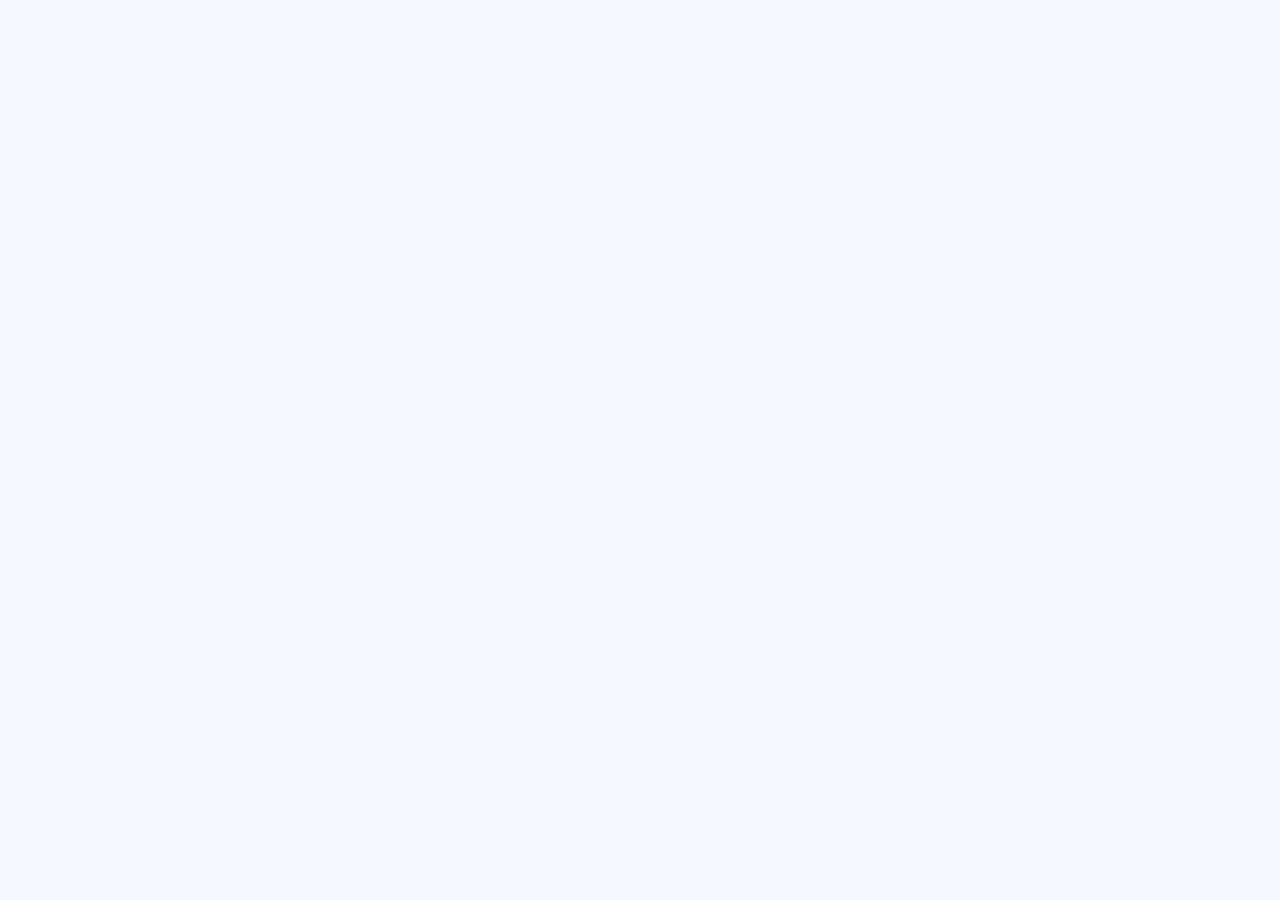
==== index.html @ ff12ab4e "Initial commit: Add static site files for Cloudflare Pages" ====
<!doctype html>
<html lang="en">
<head>
  <meta charset="utf-8" />
  <meta name="viewport" content="width=device-width, initial-scale=1" />
  <title>S3 Portal</title>
  <meta name="description" content="S3 Portal is a self-hosted S3 file manager for teams." />
  <link rel="icon" href="/assets/logo.svg" type="image/svg+xml" />
  <link rel="stylesheet" href="/assets/style.css" />
</head>
<body>
  <!-- ...existing code from your website/index.html... -->
</body>
</html>
---- assets/style.css ----
:root {
  color-scheme: dark;
  --bg: #07080f;
  --bg-elev: #0f1220;
  --bg-soft: #14182b;
  --border: #252b45;
  --text: #e8ebff;
  --muted: #aab0d2;
  --accent: #7c5cff;
  --accent-soft: #2b2350;
  --success: #61d39b;
  --warn: #f5ca73;
  --radius: 12px;
  --shadow: 0 18px 35px rgba(0, 0, 0, 0.35);
}

@media (prefers-color-scheme: light) {
  :root {
    color-scheme: light;
    --bg: #f6f8ff;
    --bg-elev: #ffffff;
    --bg-soft: #eef2ff;
    --border: #d8def6;
    --text: #1f2440;
    --muted: #58618b;
    --accent: #5a35f5;
    --accent-soft: #e8e0ff;
    --success: #1a9b66;
    --warn: #9a6a00;
    --shadow: 0 10px 24px rgba(44, 53, 102, 0.14);
  }
}

* {
  box-sizing: border-box;
}

html,
body {
  margin: 0;
  padding: 0;
  background: var(--bg);
  color: var(--text);
  font-family: "Inter", "Segoe UI", Helvetica, Arial, sans-serif;
  line-height: 1.6;
}

a {
  color: var(--accent);
  text-decoration: none;
}

a:hover {
  text-decoration: underline;
}

img {
  max-width: 100%;
}
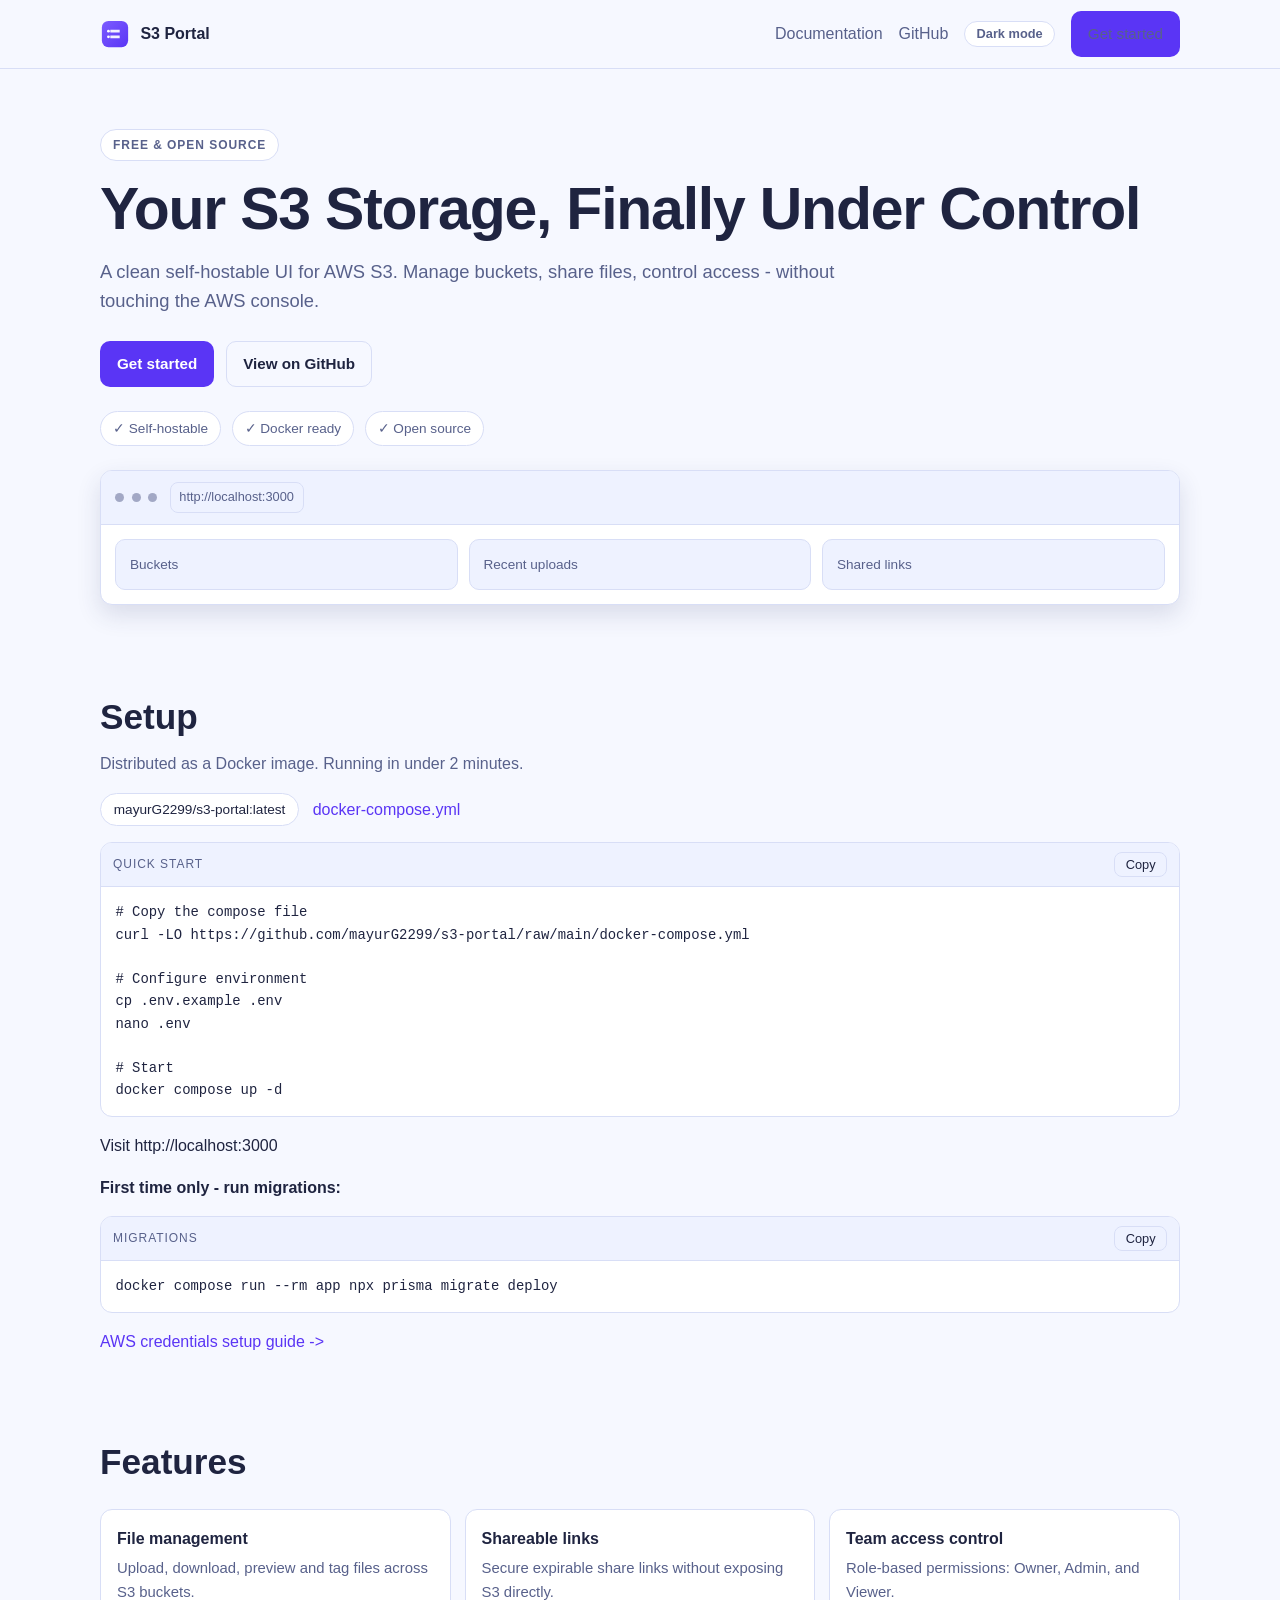
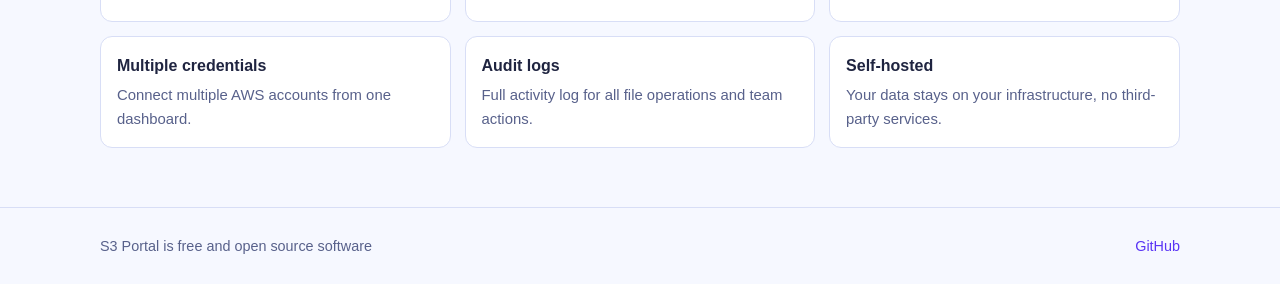
==== commit 289ed16f: "feat: restore full static pages and add standalone light/dark theme toggle" ====
--- a/index.html
+++ b/index.html
@@ -5,10 +5,198 @@
   <meta name="viewport" content="width=device-width, initial-scale=1" />
   <title>S3 Portal</title>
   <meta name="description" content="S3 Portal is a self-hosted S3 file manager for teams." />
+  <script>
+    (function () {
+      try {
+        var savedTheme = localStorage.getItem('theme');
+        if (savedTheme === 'dark' || savedTheme === 'light') {
+          document.documentElement.setAttribute('data-theme', savedTheme);
+        }
+      } catch (e) {
+        // Ignore storage access issues.
+      }
+    })();
+  </script>
   <link rel="icon" href="/assets/logo.svg" type="image/svg+xml" />
   <link rel="stylesheet" href="/assets/style.css" />
 </head>
 <body>
-  <!-- ...existing code from your website/index.html... -->
+  <nav class="site-nav">
+    <div class="container inner">
+      <a class="brand" href="/">
+        <img class="brand-logo" src="/assets/logo.svg" alt="S3 Portal logo" />
+        <span>S3 Portal</span>
+      </a>
+      <div class="nav-links">
+        <a href="/documentation">Documentation</a>
+        <a href="https://github.com/mayurG2299/s3-portal" target="_blank" rel="noreferrer">GitHub</a>
+        <button class="theme-toggle" type="button" data-theme-toggle>Light mode</button>
+        <a class="btn btn-primary" href="#setup">Get started</a>
+      </div>
+    </div>
+  </nav>
+
+  <main class="container">
+    <section class="hero">
+      <span class="badge">Free & Open Source</span>
+      <h1>Your S3 Storage, Finally Under Control</h1>
+      <p class="lead">A clean self-hostable UI for AWS S3. Manage buckets, share files, control access - without touching the AWS console.</p>
+      <div class="hero-cta">
+        <a class="btn btn-primary" href="#setup">Get started</a>
+        <a class="btn btn-secondary" href="https://github.com/mayurG2299/s3-portal" target="_blank" rel="noreferrer">View on GitHub</a>
+      </div>
+      <div class="pills">
+        <span class="pill">✓ Self-hostable</span>
+        <span class="pill">✓ Docker ready</span>
+        <span class="pill">✓ Open source</span>
+      </div>
+
+      <section class="card mockup" aria-label="Browser mockup">
+        <div class="mockup-bar">
+          <span class="dot"></span>
+          <span class="dot"></span>
+          <span class="dot"></span>
+          <span class="url">http://localhost:3000</span>
+        </div>
+        <div class="mockup-grid">
+          <div class="panel">Buckets</div>
+          <div class="panel">Recent uploads</div>
+          <div class="panel">Shared links</div>
+        </div>
+      </section>
+    </section>
+
+    <section id="setup" class="section">
+      <h2>Setup</h2>
+      <p class="section-subtitle">Distributed as a Docker image. Running in under 2 minutes.</p>
+      <div class="meta-row">
+        <span class="image-pill">mayurG2299/s3-portal:latest</span>
+        <a href="https://github.com/mayurG2299/s3-portal/raw/main/docker-compose.yml" target="_blank" rel="noreferrer">docker-compose.yml</a>
+      </div>
+
+      <section class="code-card">
+        <div class="code-header">
+          <p class="code-title">Quick Start</p>
+          <button class="copy-btn" data-copy-target="quick-start">Copy</button>
+        </div>
+        <pre id="quick-start"><code># Copy the compose file
+curl -LO https://github.com/mayurG2299/s3-portal/raw/main/docker-compose.yml
+
+# Configure environment
+cp .env.example .env
+nano .env
+
+# Start
+docker compose up -d</code></pre>
+      </section>
+
+      <p>Visit http://localhost:3000</p>
+      <p><strong>First time only - run migrations:</strong></p>
+
+      <section class="code-card">
+        <div class="code-header">
+          <p class="code-title">Migrations</p>
+          <button class="copy-btn" data-copy-target="migrations">Copy</button>
+        </div>
+        <pre id="migrations"><code>docker compose run --rm app npx prisma migrate deploy</code></pre>
+      </section>
+
+      <p><a href="/documentation/aws-setup">AWS credentials setup guide -&gt;</a></p>
+    </section>
+
+    <section id="features" class="section">
+      <h2>Features</h2>
+      <div class="features">
+        <article class="feature">
+          <h3>File management</h3>
+          <p>Upload, download, preview and tag files across S3 buckets.</p>
+        </article>
+        <article class="feature">
+          <h3>Shareable links</h3>
+          <p>Secure expirable share links without exposing S3 directly.</p>
+        </article>
+        <article class="feature">
+          <h3>Team access control</h3>
+          <p>Role-based permissions: Owner, Admin, and Viewer.</p>
+        </article>
+        <article class="feature">
+          <h3>Multiple credentials</h3>
+          <p>Connect multiple AWS accounts from one dashboard.</p>
+        </article>
+        <article class="feature">
+          <h3>Audit logs</h3>
+          <p>Full activity log for all file operations and team actions.</p>
+        </article>
+        <article class="feature">
+          <h3>Self-hosted</h3>
+          <p>Your data stays on your infrastructure, no third-party services.</p>
+        </article>
+      </div>
+    </section>
+  </main>
+
+  <footer class="footer">
+    <div class="container inner">
+      <p>S3 Portal is free and open source software</p>
+      <a href="https://github.com/mayurG2299/s3-portal" target="_blank" rel="noreferrer">GitHub</a>
+    </div>
+  </footer>
+
+  <script>
+    (function () {
+      var root = document.documentElement;
+      var toggle = document.querySelector('[data-theme-toggle]');
+      if (!toggle) return;
+
+      function setTheme(theme, persist) {
+        root.setAttribute('data-theme', theme);
+        toggle.textContent = theme === 'dark' ? 'Light mode' : 'Dark mode';
+        toggle.setAttribute('aria-label', 'Switch to ' + (theme === 'dark' ? 'light' : 'dark') + ' mode');
+        if (persist) {
+          try {
+            localStorage.setItem('theme', theme);
+          } catch (e) {
+            // Ignore storage access issues.
+          }
+        }
+      }
+
+      var currentTheme = root.getAttribute('data-theme');
+      if (currentTheme !== 'dark' && currentTheme !== 'light') {
+        currentTheme = window.matchMedia('(prefers-color-scheme: light)').matches ? 'light' : 'dark';
+      }
+
+      setTheme(currentTheme, false);
+      toggle.addEventListener('click', function () {
+        var activeTheme = root.getAttribute('data-theme') === 'dark' ? 'light' : 'dark';
+        setTheme(activeTheme, true);
+      });
+    })();
+
+    document.querySelectorAll('.copy-btn').forEach(function (button) {
+      button.addEventListener('click', function () {
+        var targetId = button.getAttribute('data-copy-target');
+        var target = document.getElementById(targetId);
+        if (!target) return;
+        navigator.clipboard.writeText(target.innerText).then(function () {
+          var original = button.textContent;
+          button.textContent = 'Copied';
+          setTimeout(function () { button.textContent = original; }, 1400);
+        });
+      });
+    });
+
+    document.querySelectorAll('a[href^="#"]').forEach(function (anchor) {
+      anchor.addEventListener('click', function (event) {
+        var id = anchor.getAttribute('href');
+        if (!id || id.length < 2) return;
+        var element = document.querySelector(id);
+        if (!element) return;
+        event.preventDefault();
+        element.scrollIntoView({ behavior: 'smooth', block: 'start' });
+        history.replaceState(null, '', id);
+      });
+    });
+  </script>
 </body>
-</html>+</html>
--- a/assets/style.css
+++ b/assets/style.css
@@ -31,6 +31,36 @@
   }
 }
 
+:root[data-theme="dark"] {
+  color-scheme: dark;
+  --bg: #07080f;
+  --bg-elev: #0f1220;
+  --bg-soft: #14182b;
+  --border: #252b45;
+  --text: #e8ebff;
+  --muted: #aab0d2;
+  --accent: #7c5cff;
+  --accent-soft: #2b2350;
+  --success: #61d39b;
+  --warn: #f5ca73;
+  --shadow: 0 18px 35px rgba(0, 0, 0, 0.35);
+}
+
+:root[data-theme="light"] {
+  color-scheme: light;
+  --bg: #f6f8ff;
+  --bg-elev: #ffffff;
+  --bg-soft: #eef2ff;
+  --border: #d8def6;
+  --text: #1f2440;
+  --muted: #58618b;
+  --accent: #5a35f5;
+  --accent-soft: #e8e0ff;
+  --success: #1a9b66;
+  --warn: #9a6a00;
+  --shadow: 0 10px 24px rgba(44, 53, 102, 0.14);
+}
+
 * {
   box-sizing: border-box;
 }
@@ -57,3 +87,562 @@
 img {
   max-width: 100%;
 }
+
+code,
+pre {
+  font-family: "JetBrains Mono", "SFMono-Regular", Menlo, Monaco, Consolas, monospace;
+}
+
+.container {
+  width: min(1080px, calc(100% - 2rem));
+  margin-inline: auto;
+}
+
+.site-nav {
+  position: sticky;
+  top: 0;
+  z-index: 50;
+  border-bottom: 1px solid var(--border);
+  background: color-mix(in srgb, var(--bg) 92%, transparent);
+  backdrop-filter: blur(10px);
+}
+
+.site-nav .inner {
+  min-height: 68px;
+  display: flex;
+  align-items: center;
+  justify-content: space-between;
+  gap: 1rem;
+}
+
+.brand {
+  display: inline-flex;
+  align-items: center;
+  gap: 0.65rem;
+  color: var(--text);
+  font-weight: 700;
+}
+
+.brand-logo {
+  width: 30px;
+  height: 30px;
+}
+
+.nav-links {
+  display: inline-flex;
+  align-items: center;
+  gap: 1rem;
+}
+
+.nav-links a {
+  color: var(--muted);
+  font-weight: 500;
+}
+
+.nav-links a:hover,
+.nav-links a.active {
+  color: var(--text);
+  text-decoration: none;
+}
+
+.theme-toggle {
+  border: 1px solid var(--border);
+  background: var(--bg-elev);
+  color: var(--muted);
+  border-radius: 999px;
+  padding: 0.35rem 0.7rem;
+  font-size: 0.8rem;
+  font-weight: 600;
+  line-height: 1;
+  cursor: pointer;
+}
+
+.theme-toggle:hover {
+  color: var(--text);
+  background: var(--bg-soft);
+}
+
+.theme-toggle:focus-visible {
+  outline: 2px solid var(--accent);
+  outline-offset: 2px;
+}
+
+.btn {
+  display: inline-flex;
+  align-items: center;
+  justify-content: center;
+  gap: 0.4rem;
+  border-radius: 10px;
+  border: 1px solid transparent;
+  padding: 0.6rem 1rem;
+  font-size: 0.95rem;
+  font-weight: 600;
+  cursor: pointer;
+  transition: all 0.2s ease;
+}
+
+.btn-primary {
+  background: var(--accent);
+  color: #fff;
+}
+
+.btn-primary:hover {
+  opacity: 0.92;
+  text-decoration: none;
+}
+
+.btn-secondary {
+  background: transparent;
+  color: var(--text);
+  border-color: var(--border);
+}
+
+.btn-secondary:hover {
+  background: var(--bg-soft);
+  text-decoration: none;
+}
+
+.hero {
+  padding: 3.75rem 0 2rem;
+}
+
+.badge {
+  display: inline-flex;
+  align-items: center;
+  border: 1px solid var(--border);
+  border-radius: 999px;
+  background: var(--bg-elev);
+  padding: 0.35rem 0.75rem;
+  font-size: 0.75rem;
+  letter-spacing: 0.08em;
+  text-transform: uppercase;
+  color: var(--muted);
+  font-weight: 700;
+}
+
+h1 {
+  margin: 1rem 0 0;
+  font-size: clamp(2rem, 4.6vw, 3.7rem);
+  line-height: 1.08;
+  letter-spacing: -0.02em;
+}
+
+.lead {
+  margin-top: 1rem;
+  color: var(--muted);
+  font-size: clamp(1rem, 1.7vw, 1.15rem);
+  max-width: 760px;
+}
+
+.hero-cta {
+  margin-top: 1.6rem;
+  display: flex;
+  flex-wrap: wrap;
+  gap: 0.75rem;
+}
+
+.pills {
+  margin-top: 1.5rem;
+  display: flex;
+  flex-wrap: wrap;
+  gap: 0.65rem;
+}
+
+.pill {
+  border-radius: 999px;
+  border: 1px solid var(--border);
+  background: var(--bg-elev);
+  padding: 0.35rem 0.75rem;
+  color: var(--muted);
+  font-size: 0.85rem;
+}
+
+.card {
+  border: 1px solid var(--border);
+  border-radius: var(--radius);
+  background: var(--bg-elev);
+  box-shadow: var(--shadow);
+}
+
+.mockup {
+  margin-top: 1.5rem;
+  overflow: hidden;
+}
+
+.mockup-bar {
+  display: flex;
+  align-items: center;
+  gap: 0.45rem;
+  padding: 0.7rem 0.9rem;
+  border-bottom: 1px solid var(--border);
+  background: var(--bg-soft);
+}
+
+.dot {
+  width: 9px;
+  height: 9px;
+  border-radius: 50%;
+  background: color-mix(in srgb, var(--muted) 50%, transparent);
+}
+
+.url {
+  margin-left: 0.35rem;
+  border: 1px solid var(--border);
+  border-radius: 8px;
+  padding: 0.25rem 0.55rem;
+  color: var(--muted);
+  font-size: 0.8rem;
+}
+
+.mockup-grid {
+  display: grid;
+  grid-template-columns: repeat(3, minmax(0, 1fr));
+  gap: 0.7rem;
+  padding: 0.9rem;
+}
+
+.panel {
+  border: 1px solid var(--border);
+  border-radius: 10px;
+  background: var(--bg-soft);
+  padding: 0.85rem;
+  color: var(--muted);
+  font-size: 0.85rem;
+}
+
+.section {
+  padding: 3.25rem 0 0.7rem;
+}
+
+.section h2 {
+  margin: 0;
+  font-size: clamp(1.5rem, 3.2vw, 2.2rem);
+}
+
+.section-subtitle {
+  color: var(--muted);
+  margin-top: 0.35rem;
+}
+
+.meta-row {
+  display: flex;
+  flex-wrap: wrap;
+  align-items: center;
+  gap: 0.85rem;
+  margin-top: 1rem;
+}
+
+.image-pill {
+  border: 1px solid var(--border);
+  border-radius: 999px;
+  background: var(--bg-elev);
+  padding: 0.3rem 0.8rem;
+  font-size: 0.85rem;
+}
+
+.code-card {
+  margin-top: 1rem;
+  border: 1px solid var(--border);
+  border-radius: var(--radius);
+  overflow: hidden;
+  background: var(--bg-elev);
+}
+
+.code-header {
+  display: flex;
+  align-items: center;
+  justify-content: space-between;
+  border-bottom: 1px solid var(--border);
+  background: var(--bg-soft);
+  padding: 0.55rem 0.75rem;
+}
+
+.code-title {
+  margin: 0;
+  font-size: 0.75rem;
+  text-transform: uppercase;
+  letter-spacing: 0.08em;
+  color: var(--muted);
+}
+
+.copy-btn {
+  border: 1px solid var(--border);
+  border-radius: 8px;
+  background: transparent;
+  color: var(--text);
+  padding: 0.25rem 0.65rem;
+  font-size: 0.8rem;
+  cursor: pointer;
+}
+
+.copy-btn:hover {
+  background: var(--bg-soft);
+}
+
+.code-card pre {
+  margin: 0;
+  padding: 0.9rem;
+  overflow-x: auto;
+  font-size: 0.87rem;
+}
+
+.features {
+  display: grid;
+  grid-template-columns: repeat(3, minmax(0, 1fr));
+  gap: 0.85rem;
+  margin-top: 1.2rem;
+}
+
+.feature {
+  border: 1px solid var(--border);
+  border-radius: var(--radius);
+  background: var(--bg-elev);
+  padding: 1rem;
+}
+
+.feature h3 {
+  margin: 0;
+  font-size: 1rem;
+}
+
+.feature p {
+  margin: 0.35rem 0 0;
+  color: var(--muted);
+  font-size: 0.93rem;
+}
+
+.docs-grid {
+  display: grid;
+  grid-template-columns: repeat(2, minmax(0, 1fr));
+  gap: 1rem;
+  margin-top: 1rem;
+}
+
+.docs-card {
+  border: 1px solid var(--border);
+  border-radius: var(--radius);
+  background: var(--bg-elev);
+  padding: 1rem;
+  color: var(--text);
+}
+
+.docs-card p {
+  margin: 0.45rem 0 0;
+  color: var(--muted);
+}
+
+.layout-doc {
+  display: grid;
+  grid-template-columns: 220px minmax(0, 1fr) 240px;
+  gap: 1.2rem;
+  align-items: start;
+  padding-top: 1.2rem;
+}
+
+.sidebar {
+  position: sticky;
+  top: 84px;
+  border: 1px solid var(--border);
+  border-radius: var(--radius);
+  background: var(--bg-elev);
+  padding: 0.8rem;
+}
+
+.sidebar h4 {
+  margin: 0.4rem 0;
+  color: var(--muted);
+  font-size: 0.75rem;
+  letter-spacing: 0.08em;
+  text-transform: uppercase;
+}
+
+.sidebar a {
+  display: block;
+  border-radius: 9px;
+  color: var(--muted);
+  padding: 0.4rem 0.55rem;
+  font-size: 0.92rem;
+}
+
+.sidebar a.active,
+.sidebar a:hover {
+  color: var(--text);
+  text-decoration: none;
+  background: var(--bg-soft);
+}
+
+.mobile-submodules {
+  display: none;
+}
+
+.mobile-submodules summary {
+  cursor: pointer;
+  list-style: none;
+  font-weight: 700;
+  border: 1px solid var(--border);
+  border-radius: 10px;
+  background: var(--bg-elev);
+  padding: 0.7rem 0.85rem;
+}
+
+.mobile-submodules summary::-webkit-details-marker {
+  display: none;
+}
+
+.mobile-submodules nav {
+  margin-top: 0.55rem;
+  border: 1px solid var(--border);
+  border-radius: 10px;
+  background: var(--bg-elev);
+  padding: 0.5rem;
+}
+
+.mobile-submodules nav a {
+  display: block;
+  border-radius: 8px;
+  color: var(--muted);
+  padding: 0.45rem 0.55rem;
+  font-size: 0.92rem;
+}
+
+.mobile-submodules nav a:hover {
+  color: var(--text);
+  text-decoration: none;
+  background: var(--bg-soft);
+}
+
+.doc-main h1 {
+  margin-top: 0;
+  font-size: clamp(1.9rem, 4.2vw, 2.8rem);
+}
+
+.step {
+  border-left: 1px solid var(--border);
+  padding: 0 0 1.6rem 1.1rem;
+  margin-left: 0.3rem;
+}
+
+.step h2 {
+  font-size: 1.35rem;
+  margin: 0;
+}
+
+.step ol {
+  margin: 0.5rem 0 0;
+  padding-left: 1rem;
+}
+
+.step li {
+  margin-bottom: 0.45rem;
+}
+
+.callout {
+  border: 1px solid var(--border);
+  border-radius: 10px;
+  padding: 0.75rem 0.9rem;
+  margin-top: 0.7rem;
+  color: var(--muted);
+}
+
+.callout.tip {
+  background: color-mix(in srgb, var(--accent-soft) 60%, transparent);
+}
+
+.callout.warn {
+  background: color-mix(in srgb, var(--warn) 20%, transparent);
+}
+
+.table-wrap {
+  overflow-x: auto;
+  border: 1px solid var(--border);
+  border-radius: 10px;
+  margin-top: 0.8rem;
+}
+
+table {
+  width: 100%;
+  border-collapse: collapse;
+  min-width: 560px;
+}
+
+th,
+td {
+  padding: 0.6rem 0.7rem;
+  border-bottom: 1px solid var(--border);
+  text-align: left;
+  font-size: 0.92rem;
+}
+
+th {
+  font-size: 0.76rem;
+  color: var(--muted);
+  text-transform: uppercase;
+  letter-spacing: 0.07em;
+  background: var(--bg-soft);
+}
+
+tbody tr:last-child td {
+  border-bottom: 0;
+}
+
+.footer {
+  margin-top: 3rem;
+  border-top: 1px solid var(--border);
+}
+
+.footer .inner {
+  min-height: 76px;
+  display: flex;
+  align-items: center;
+  justify-content: space-between;
+  gap: 0.8rem;
+  color: var(--muted);
+  font-size: 0.9rem;
+}
+
+.moved-note {
+  margin-top: 1rem;
+  border: 1px dashed var(--border);
+  border-radius: 12px;
+  padding: 0.8rem;
+  color: var(--muted);
+}
+
+@media (max-width: 980px) {
+  .layout-doc {
+    grid-template-columns: 1fr;
+  }
+
+  .sidebar {
+    position: static;
+  }
+
+  .sidebar-submodules {
+    display: none;
+  }
+
+  .mobile-submodules {
+    display: block;
+    margin: 1rem 0;
+  }
+}
+
+@media (max-width: 760px) {
+  .nav-links {
+    gap: 0.65rem;
+  }
+
+  .theme-toggle {
+    flex-shrink: 0;
+  }
+
+  .features,
+  .docs-grid,
+  .mockup-grid {
+    grid-template-columns: 1fr;
+  }
+
+  .hero {
+    padding-top: 2.3rem;
+  }
+}
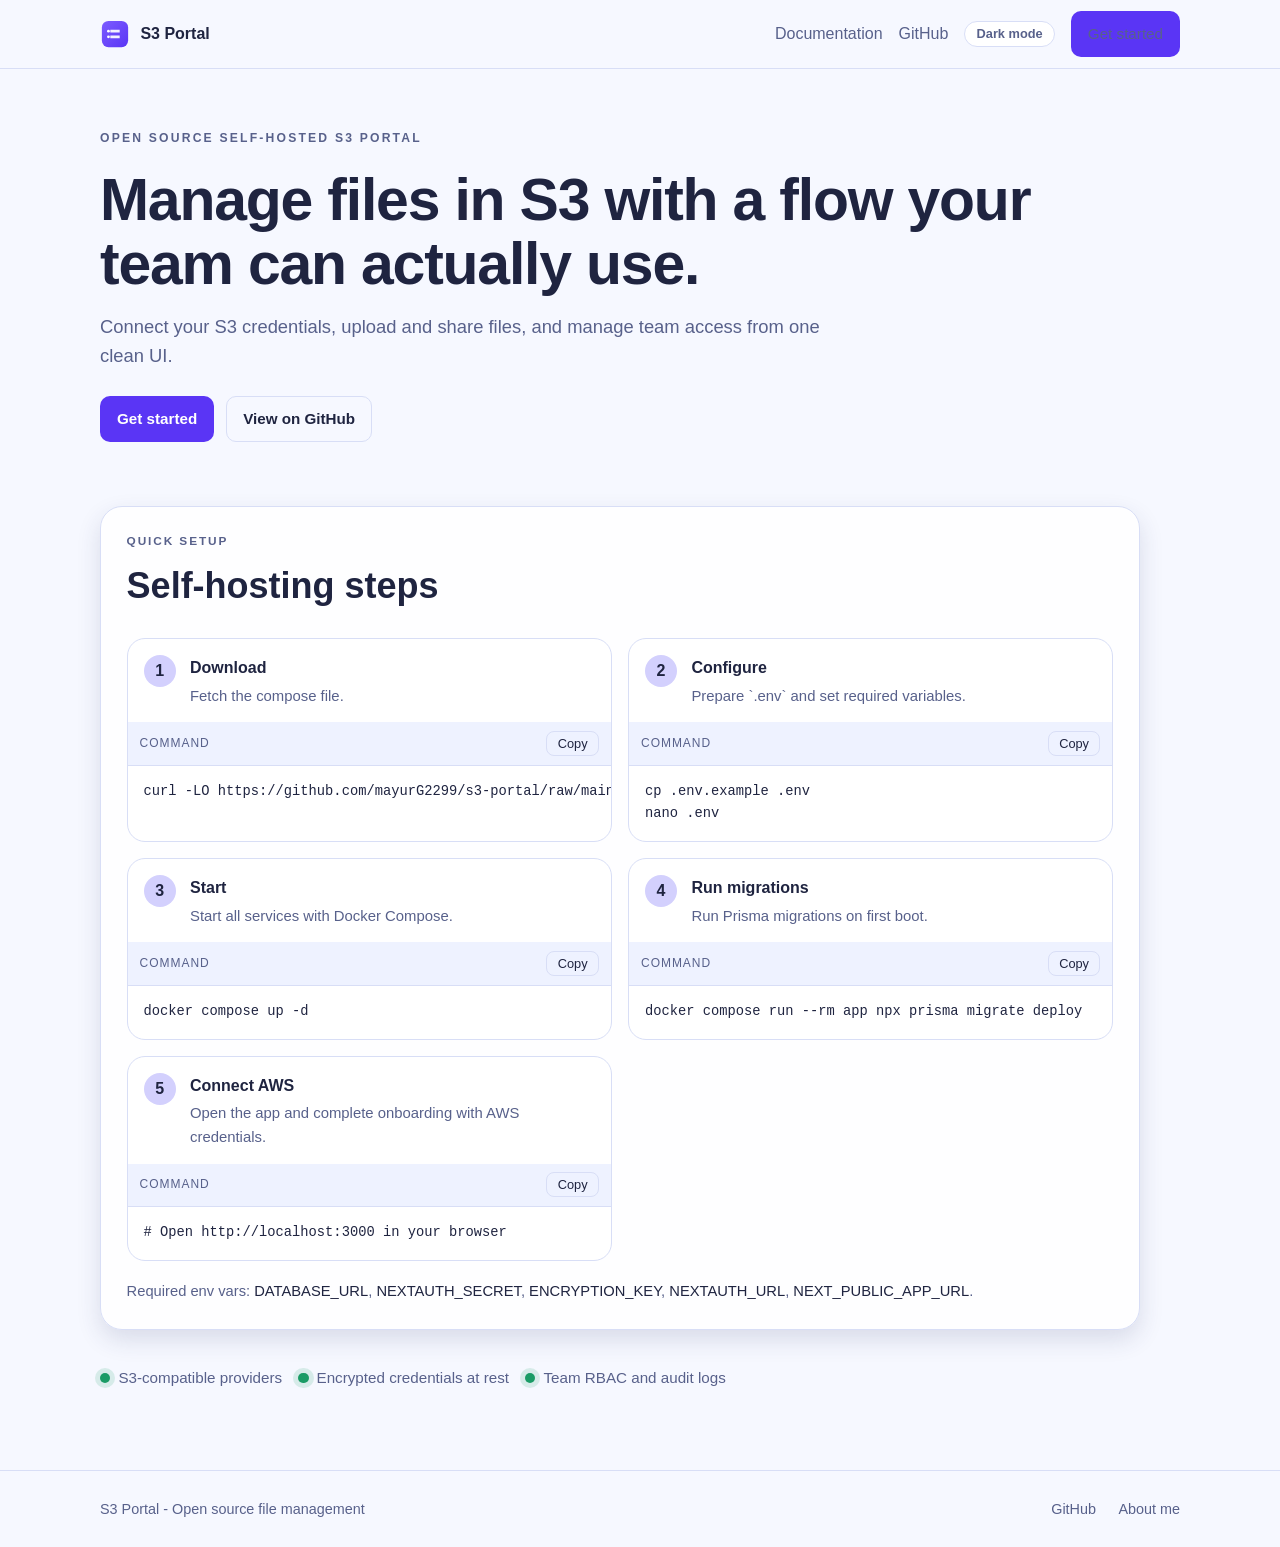
==== commit 620f21fd: "fix: restore standalone marketing landing page" ====
--- a/index.html
+++ b/index.html
@@ -37,108 +37,118 @@
   </nav>
 
   <main class="container">
-    <section class="hero">
-      <span class="badge">Free & Open Source</span>
-      <h1>Your S3 Storage, Finally Under Control</h1>
-      <p class="lead">A clean self-hostable UI for AWS S3. Manage buckets, share files, control access - without touching the AWS console.</p>
+    <section class="hero hero-marketing">
+      <p class="hero-kicker">Open source self-hosted S3 portal</p>
+      <h1>Manage files in S3 with a flow your team can actually use.</h1>
+      <p class="lead">Connect your S3 credentials, upload and share files, and manage team access from one clean UI.</p>
+
       <div class="hero-cta">
         <a class="btn btn-primary" href="#setup">Get started</a>
         <a class="btn btn-secondary" href="https://github.com/mayurG2299/s3-portal" target="_blank" rel="noreferrer">View on GitHub</a>
       </div>
-      <div class="pills">
-        <span class="pill">✓ Self-hostable</span>
-        <span class="pill">✓ Docker ready</span>
-        <span class="pill">✓ Open source</span>
-      </div>
-
-      <section class="card mockup" aria-label="Browser mockup">
-        <div class="mockup-bar">
-          <span class="dot"></span>
-          <span class="dot"></span>
-          <span class="dot"></span>
-          <span class="url">http://localhost:3000</span>
+
+      <section id="setup" class="setup-shell">
+        <p class="setup-kicker">Quick setup</p>
+        <h2>Self-hosting steps</h2>
+
+        <div class="setup-grid">
+          <article class="setup-card">
+            <div class="setup-card-header">
+              <span class="setup-step">1</span>
+              <div>
+                <h3>Download</h3>
+                <p>Fetch the compose file.</p>
+              </div>
+            </div>
+            <div class="code-header">
+              <p class="code-title">Command</p>
+              <button class="copy-btn" data-copy-target="setup-download">Copy</button>
+            </div>
+            <pre id="setup-download"><code>curl -LO https://github.com/mayurG2299/s3-portal/raw/main/docker-compose.yml</code></pre>
+          </article>
+
+          <article class="setup-card">
+            <div class="setup-card-header">
+              <span class="setup-step">2</span>
+              <div>
+                <h3>Configure</h3>
+                <p>Prepare `.env` and set required variables.</p>
+              </div>
+            </div>
+            <div class="code-header">
+              <p class="code-title">Command</p>
+              <button class="copy-btn" data-copy-target="setup-configure">Copy</button>
+            </div>
+            <pre id="setup-configure"><code>cp .env.example .env
+nano .env</code></pre>
+          </article>
+
+          <article class="setup-card">
+            <div class="setup-card-header">
+              <span class="setup-step">3</span>
+              <div>
+                <h3>Start</h3>
+                <p>Start all services with Docker Compose.</p>
+              </div>
+            </div>
+            <div class="code-header">
+              <p class="code-title">Command</p>
+              <button class="copy-btn" data-copy-target="setup-start">Copy</button>
+            </div>
+            <pre id="setup-start"><code>docker compose up -d</code></pre>
+          </article>
+
+          <article class="setup-card">
+            <div class="setup-card-header">
+              <span class="setup-step">4</span>
+              <div>
+                <h3>Run migrations</h3>
+                <p>Run Prisma migrations on first boot.</p>
+              </div>
+            </div>
+            <div class="code-header">
+              <p class="code-title">Command</p>
+              <button class="copy-btn" data-copy-target="setup-migrate">Copy</button>
+            </div>
+            <pre id="setup-migrate"><code>docker compose run --rm app npx prisma migrate deploy</code></pre>
+          </article>
+
+          <article class="setup-card">
+            <div class="setup-card-header">
+              <span class="setup-step">5</span>
+              <div>
+                <h3>Connect AWS</h3>
+                <p>Open the app and complete onboarding with AWS credentials.</p>
+              </div>
+            </div>
+            <div class="code-header">
+              <p class="code-title">Command</p>
+              <button class="copy-btn" data-copy-target="setup-connect">Copy</button>
+            </div>
+            <pre id="setup-connect"><code># Open http://localhost:3000 in your browser</code></pre>
+          </article>
         </div>
-        <div class="mockup-grid">
-          <div class="panel">Buckets</div>
-          <div class="panel">Recent uploads</div>
-          <div class="panel">Shared links</div>
-        </div>
+
+        <p class="env-note">
+          Required env vars: <span>DATABASE_URL</span>, <span>NEXTAUTH_SECRET</span>, <span>ENCRYPTION_KEY</span>, <span>NEXTAUTH_URL</span>, <span>NEXT_PUBLIC_APP_URL</span>.
+        </p>
       </section>
-    </section>
-
-    <section id="setup" class="section">
-      <h2>Setup</h2>
-      <p class="section-subtitle">Distributed as a Docker image. Running in under 2 minutes.</p>
-      <div class="meta-row">
-        <span class="image-pill">mayurG2299/s3-portal:latest</span>
-        <a href="https://github.com/mayurG2299/s3-portal/raw/main/docker-compose.yml" target="_blank" rel="noreferrer">docker-compose.yml</a>
-      </div>
-
-      <section class="code-card">
-        <div class="code-header">
-          <p class="code-title">Quick Start</p>
-          <button class="copy-btn" data-copy-target="quick-start">Copy</button>
-        </div>
-        <pre id="quick-start"><code># Copy the compose file
-curl -LO https://github.com/mayurG2299/s3-portal/raw/main/docker-compose.yml
-
-# Configure environment
-cp .env.example .env
-nano .env
-
-# Start
-docker compose up -d</code></pre>
-      </section>
-
-      <p>Visit http://localhost:3000</p>
-      <p><strong>First time only - run migrations:</strong></p>
-
-      <section class="code-card">
-        <div class="code-header">
-          <p class="code-title">Migrations</p>
-          <button class="copy-btn" data-copy-target="migrations">Copy</button>
-        </div>
-        <pre id="migrations"><code>docker compose run --rm app npx prisma migrate deploy</code></pre>
-      </section>
-
-      <p><a href="/documentation/aws-setup">AWS credentials setup guide -&gt;</a></p>
-    </section>
-
-    <section id="features" class="section">
-      <h2>Features</h2>
-      <div class="features">
-        <article class="feature">
-          <h3>File management</h3>
-          <p>Upload, download, preview and tag files across S3 buckets.</p>
-        </article>
-        <article class="feature">
-          <h3>Shareable links</h3>
-          <p>Secure expirable share links without exposing S3 directly.</p>
-        </article>
-        <article class="feature">
-          <h3>Team access control</h3>
-          <p>Role-based permissions: Owner, Admin, and Viewer.</p>
-        </article>
-        <article class="feature">
-          <h3>Multiple credentials</h3>
-          <p>Connect multiple AWS accounts from one dashboard.</p>
-        </article>
-        <article class="feature">
-          <h3>Audit logs</h3>
-          <p>Full activity log for all file operations and team actions.</p>
-        </article>
-        <article class="feature">
-          <h3>Self-hosted</h3>
-          <p>Your data stays on your infrastructure, no third-party services.</p>
-        </article>
+
+      <div class="trust-row" aria-label="Product highlights">
+        <div class="trust-item">S3-compatible providers</div>
+        <div class="trust-item">Encrypted credentials at rest</div>
+        <div class="trust-item">Team RBAC and audit logs</div>
       </div>
     </section>
   </main>
 
   <footer class="footer">
     <div class="container inner">
-      <p>S3 Portal is free and open source software</p>
-      <a href="https://github.com/mayurG2299/s3-portal" target="_blank" rel="noreferrer">GitHub</a>
+      <p>S3 Portal - Open source file management</p>
+      <div class="footer-links">
+        <a href="https://github.com/mayurG2299/s3-portal" target="_blank" rel="noreferrer">GitHub</a>
+        <a href="https://mayur.ghaadi.in" target="_blank" rel="noreferrer">About me</a>
+      </div>
     </div>
   </footer>
 
--- a/assets/style.css
+++ b/assets/style.css
@@ -206,6 +206,19 @@
   padding: 3.75rem 0 2rem;
 }
 
+.hero-marketing {
+  max-width: 1040px;
+}
+
+.hero-kicker {
+  margin: 0 0 1.25rem;
+  font-size: 0.76rem;
+  letter-spacing: 0.18em;
+  text-transform: uppercase;
+  color: var(--muted);
+  font-weight: 700;
+}
+
 .badge {
   display: inline-flex;
   align-items: center;
@@ -239,6 +252,115 @@
   display: flex;
   flex-wrap: wrap;
   gap: 0.75rem;
+}
+
+.setup-shell {
+  margin-top: 4rem;
+  border: 1px solid var(--border);
+  border-radius: 22px;
+  background: color-mix(in srgb, var(--bg-elev) 85%, transparent);
+  padding: 1.6rem;
+  box-shadow: var(--shadow);
+}
+
+.setup-kicker {
+  margin: 0;
+  font-size: 0.74rem;
+  letter-spacing: 0.16em;
+  text-transform: uppercase;
+  color: var(--muted);
+  font-weight: 700;
+}
+
+.setup-shell h2 {
+  margin: 0.35rem 0 0;
+  font-size: clamp(1.7rem, 3vw, 2.25rem);
+}
+
+.setup-grid {
+  display: grid;
+  grid-template-columns: repeat(2, minmax(0, 1fr));
+  gap: 1rem;
+  margin-top: 1.5rem;
+}
+
+.setup-card {
+  border: 1px solid var(--border);
+  border-radius: 18px;
+  background: var(--bg-elev);
+  overflow: hidden;
+}
+
+.setup-card-header {
+  display: flex;
+  gap: 0.9rem;
+  align-items: flex-start;
+  padding: 1rem 1rem 0.85rem;
+}
+
+.setup-card-header h3 {
+  margin: 0;
+  font-size: 1rem;
+}
+
+.setup-card-header p {
+  margin: 0.25rem 0 0;
+  color: var(--muted);
+  font-size: 0.93rem;
+}
+
+.setup-step {
+  display: inline-flex;
+  align-items: center;
+  justify-content: center;
+  width: 2rem;
+  height: 2rem;
+  border-radius: 999px;
+  background: color-mix(in srgb, var(--accent) 18%, var(--bg-soft));
+  color: var(--text);
+  font-weight: 700;
+  flex-shrink: 0;
+}
+
+.setup-card pre {
+  margin: 0;
+  padding: 0.95rem 1rem 1rem;
+  overflow-x: auto;
+  font-size: 0.86rem;
+}
+
+.env-note {
+  margin: 1.15rem 0 0;
+  color: var(--muted);
+  font-size: 0.92rem;
+}
+
+.env-note span {
+  color: var(--text);
+}
+
+.trust-row {
+  display: flex;
+  flex-wrap: wrap;
+  gap: 1rem;
+  margin-top: 2.25rem;
+}
+
+.trust-item {
+  display: inline-flex;
+  align-items: center;
+  gap: 0.5rem;
+  color: var(--muted);
+  font-size: 0.95rem;
+}
+
+.trust-item::before {
+  content: "";
+  width: 0.65rem;
+  height: 0.65rem;
+  border-radius: 999px;
+  background: var(--success);
+  box-shadow: 0 0 0 5px color-mix(in srgb, var(--success) 14%, transparent);
 }
 
 .pills {
@@ -600,6 +722,21 @@
   font-size: 0.9rem;
 }
 
+.footer-links {
+  display: inline-flex;
+  align-items: center;
+  gap: 1.4rem;
+}
+
+.footer-links a {
+  color: var(--muted);
+}
+
+.footer-links a:hover {
+  color: var(--text);
+  text-decoration: none;
+}
+
 .moved-note {
   margin-top: 1rem;
   border: 1px dashed var(--border);
@@ -632,6 +769,10 @@
     gap: 0.65rem;
   }
 
+  .setup-grid {
+    grid-template-columns: 1fr;
+  }
+
   .theme-toggle {
     flex-shrink: 0;
   }
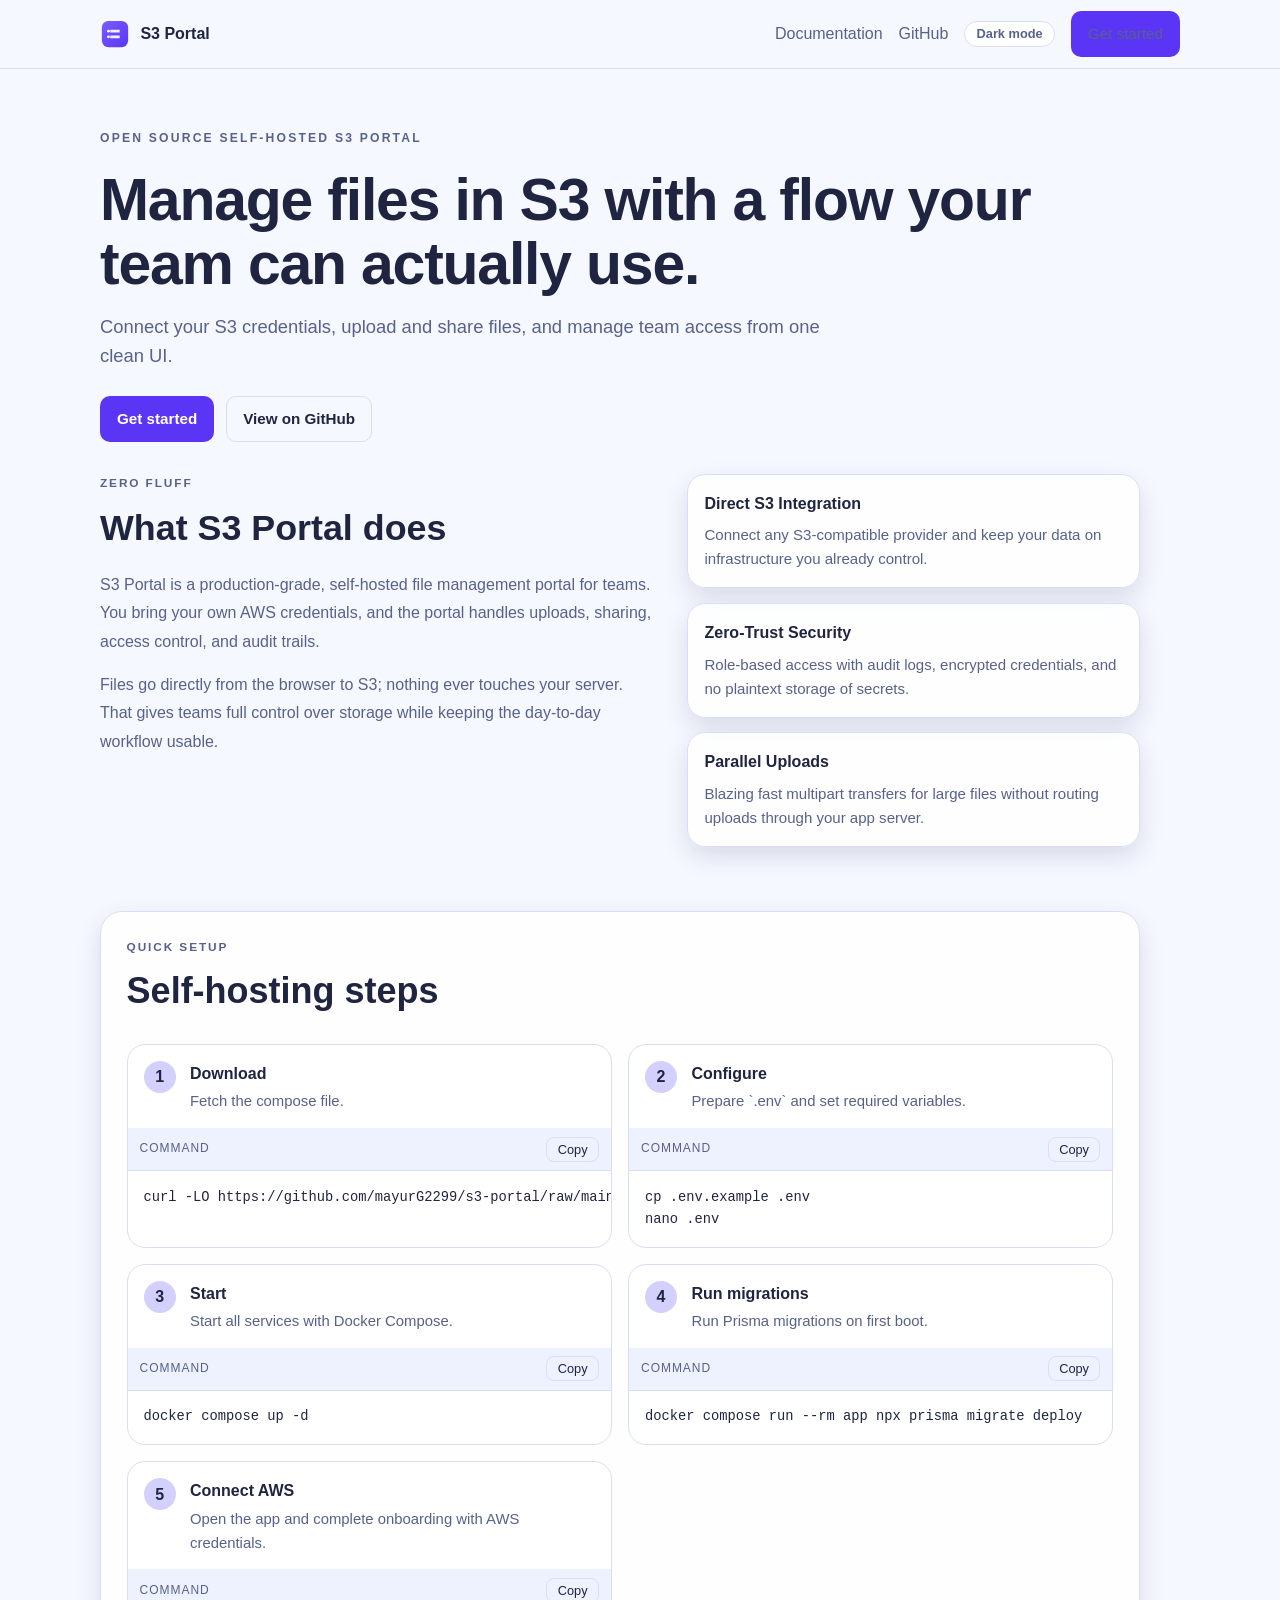
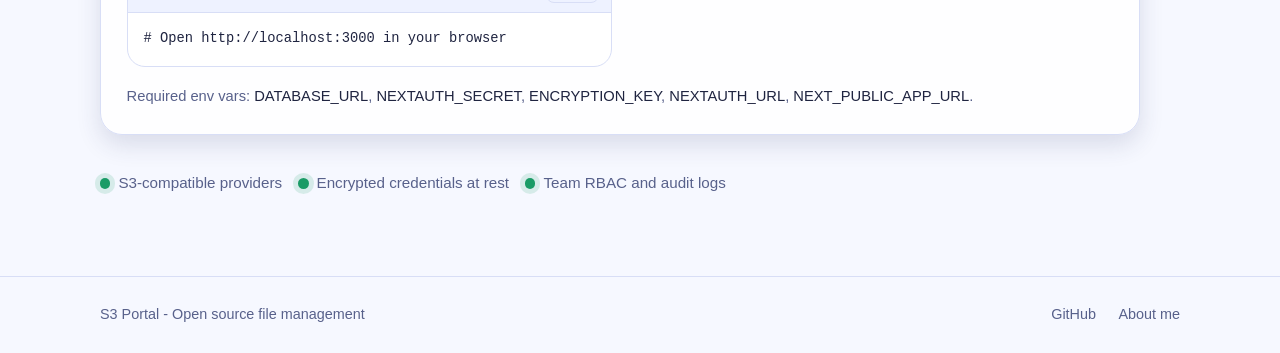
==== commit e67e6f04: "Adds product overview section with feature highlights Introduces a visually distinct section outlini" ====
--- a/index.html
+++ b/index.html
@@ -47,6 +47,30 @@
         <a class="btn btn-secondary" href="https://github.com/mayurG2299/s3-portal" target="_blank" rel="noreferrer">View on GitHub</a>
       </div>
 
+      <section class="product-story" aria-labelledby="what-s3-portal-does">
+        <div class="product-copy">
+          <p class="section-kicker">Zero fluff</p>
+          <h2 id="what-s3-portal-does">What S3 Portal does</h2>
+          <p class="product-lead">S3 Portal is a production-grade, self-hosted file management portal for teams. You bring your own AWS credentials, and the portal handles uploads, sharing, access control, and audit trails.</p>
+          <p class="product-lead">Files go directly from the browser to S3; nothing ever touches your server. That gives teams full control over storage while keeping the day-to-day workflow usable.</p>
+        </div>
+
+        <div class="product-grid" aria-label="Core product capabilities">
+          <article class="product-card">
+            <h3>Direct S3 Integration</h3>
+            <p>Connect any S3-compatible provider and keep your data on infrastructure you already control.</p>
+          </article>
+          <article class="product-card">
+            <h3>Zero-Trust Security</h3>
+            <p>Role-based access with audit logs, encrypted credentials, and no plaintext storage of secrets.</p>
+          </article>
+          <article class="product-card">
+            <h3>Parallel Uploads</h3>
+            <p>Blazing fast multipart transfers for large files without routing uploads through your app server.</p>
+          </article>
+        </div>
+      </section>
+
       <section id="setup" class="setup-shell">
         <p class="setup-kicker">Quick setup</p>
         <h2>Self-hosting steps</h2>
--- a/assets/style.css
+++ b/assets/style.css
@@ -254,6 +254,60 @@
   gap: 0.75rem;
 }
 
+.product-story {
+  display: grid;
+  grid-template-columns: minmax(0, 1.25fr) minmax(0, 1fr);
+  gap: 1.25rem;
+  margin-top: 2rem;
+  align-items: start;
+}
+
+.section-kicker {
+  margin: 0;
+  font-size: 0.74rem;
+  letter-spacing: 0.16em;
+  text-transform: uppercase;
+  color: var(--muted);
+  font-weight: 700;
+}
+
+.product-copy h2 {
+  margin: 0.45rem 0 0;
+  font-size: clamp(1.6rem, 2.8vw, 2.3rem);
+}
+
+.product-lead {
+  margin: 0.85rem 0 0;
+  color: var(--muted);
+  font-size: 1rem;
+  line-height: 1.8;
+  max-width: 62ch;
+}
+
+.product-grid {
+  display: grid;
+  gap: 0.9rem;
+}
+
+.product-card {
+  border: 1px solid var(--border);
+  border-radius: 18px;
+  background: color-mix(in srgb, var(--bg-elev) 88%, transparent);
+  padding: 1rem 1.05rem;
+  box-shadow: var(--shadow);
+}
+
+.product-card h3 {
+  margin: 0;
+  font-size: 1rem;
+}
+
+.product-card p {
+  margin: 0.45rem 0 0;
+  color: var(--muted);
+  font-size: 0.94rem;
+}
+
 .setup-shell {
   margin-top: 4rem;
   border: 1px solid var(--border);
@@ -769,6 +823,7 @@
     gap: 0.65rem;
   }
 
+  .product-story,
   .setup-grid {
     grid-template-columns: 1fr;
   }
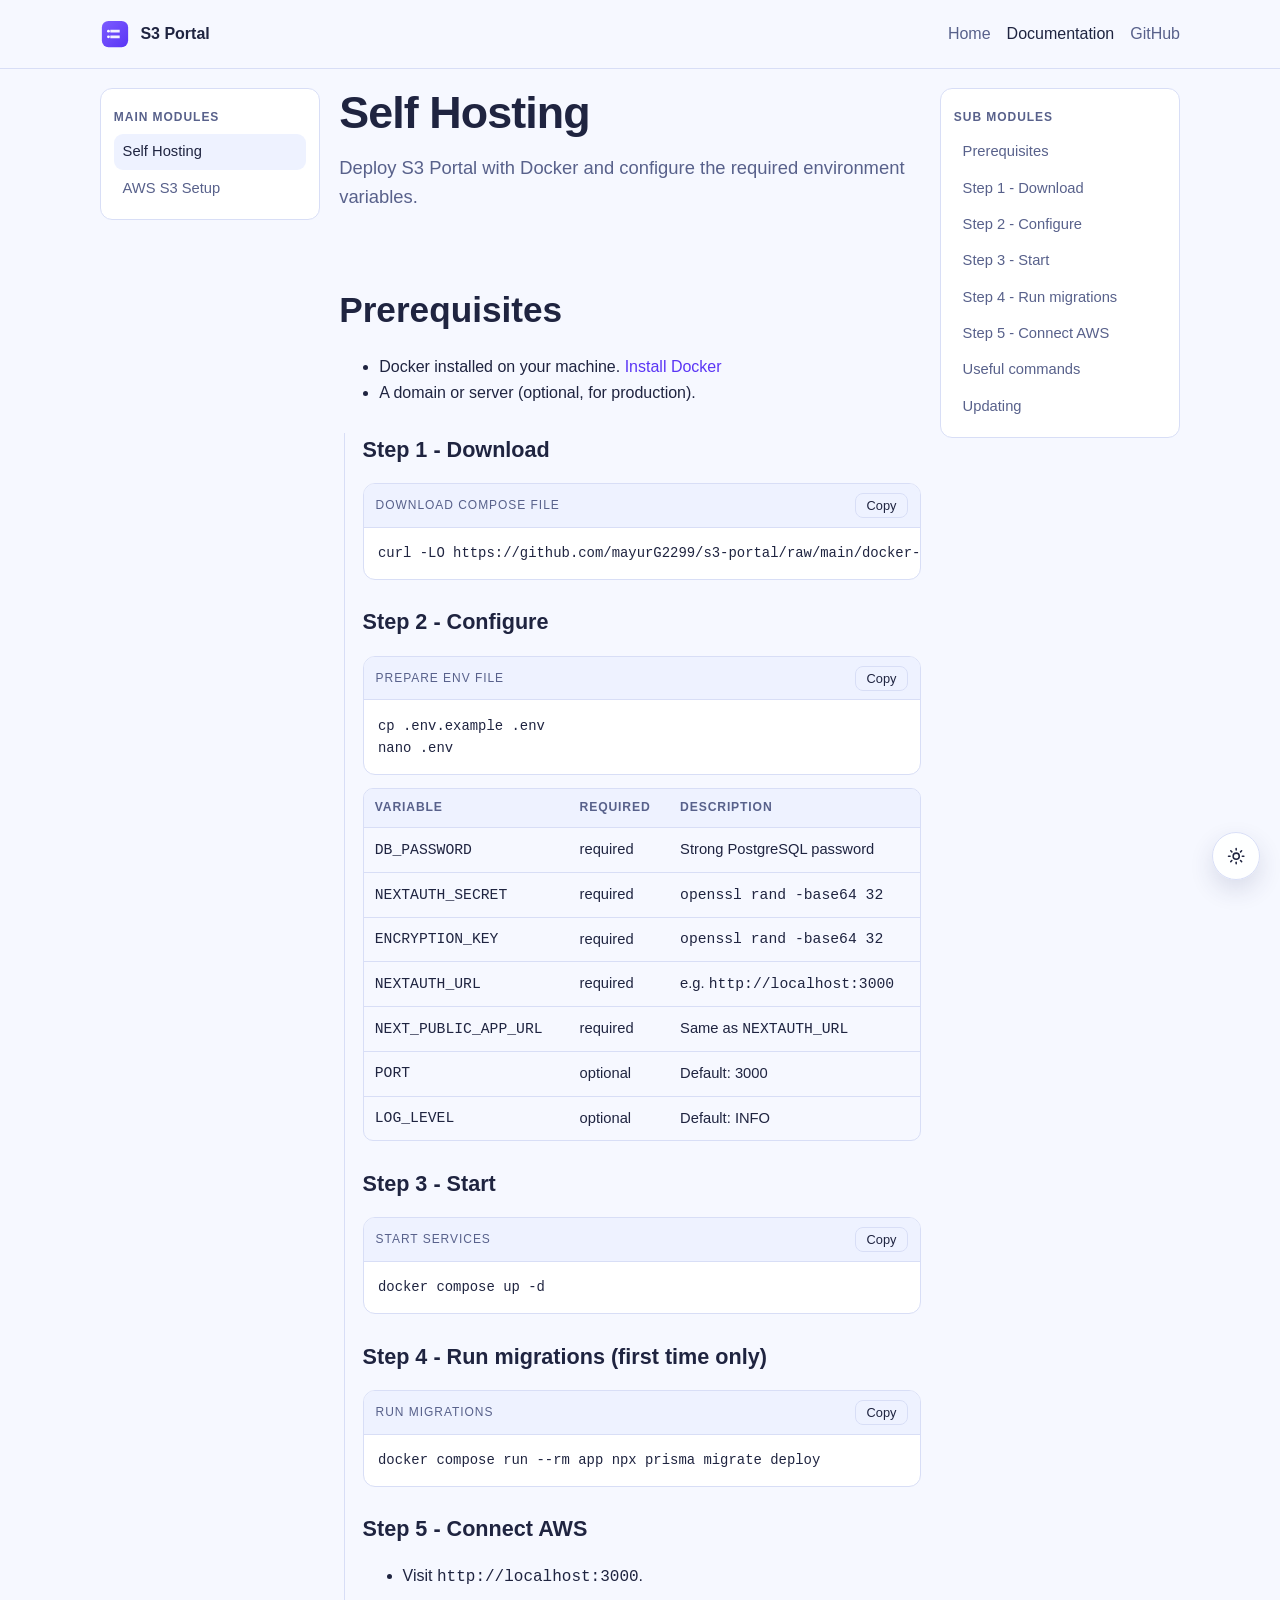
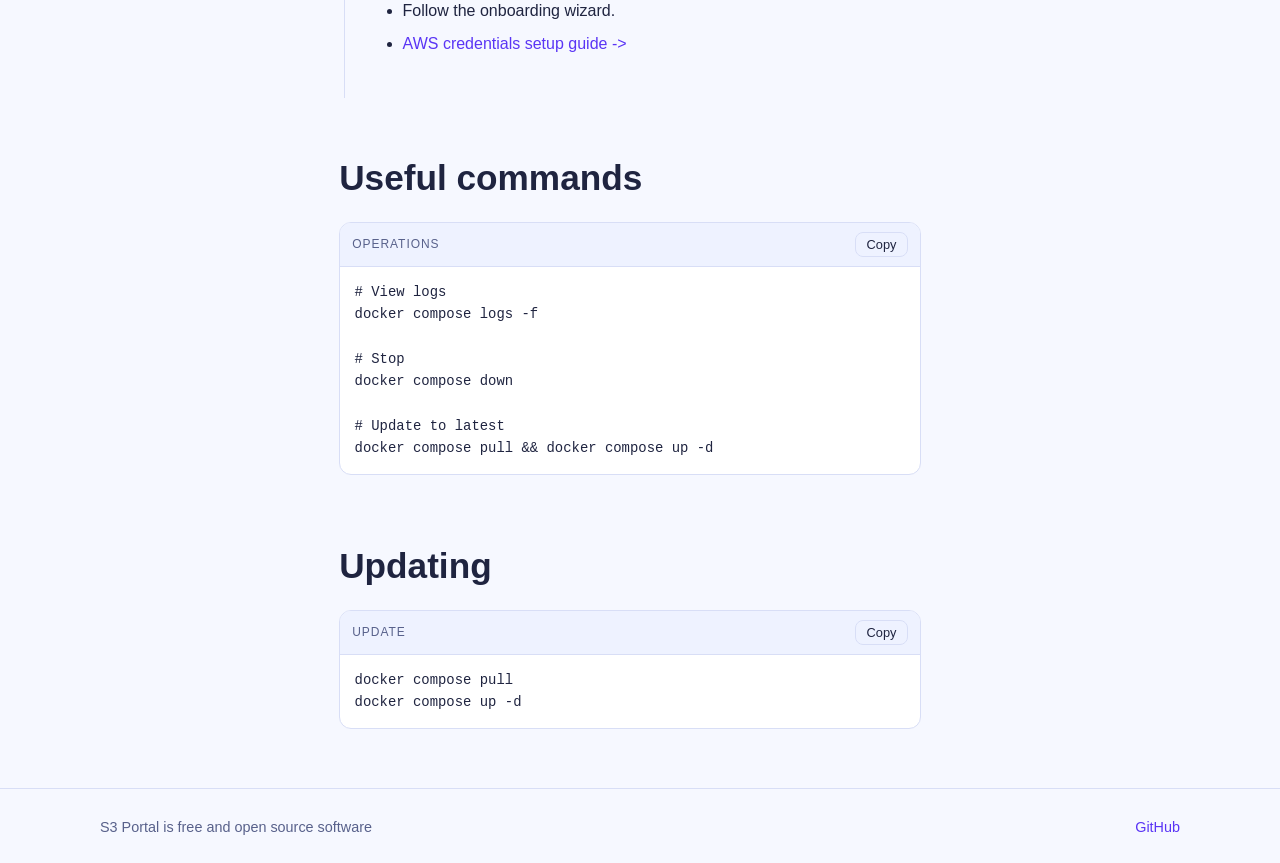
==== commit 434848af: "feat: streamline docs routing and align theme toggle UX" ====
--- a/index.html
+++ b/index.html
@@ -4,233 +4,15 @@
   <meta charset="utf-8" />
   <meta name="viewport" content="width=device-width, initial-scale=1" />
   <title>S3 Portal</title>
-  <meta name="description" content="S3 Portal is a self-hosted S3 file manager for teams." />
+  <meta name="description" content="Redirecting to S3 Portal self-hosting documentation." />
+  <meta http-equiv="refresh" content="0; url=documentation/self-hosting.html" />
   <script>
     (function () {
-      try {
-        var savedTheme = localStorage.getItem('theme');
-        if (savedTheme === 'dark' || savedTheme === 'light') {
-          document.documentElement.setAttribute('data-theme', savedTheme);
-        }
-      } catch (e) {
-        // Ignore storage access issues.
-      }
+      window.location.replace('documentation/self-hosting.html');
     })();
   </script>
-  <link rel="icon" href="/assets/logo.svg" type="image/svg+xml" />
-  <link rel="stylesheet" href="/assets/style.css" />
 </head>
 <body>
-  <nav class="site-nav">
-    <div class="container inner">
-      <a class="brand" href="/">
-        <img class="brand-logo" src="/assets/logo.svg" alt="S3 Portal logo" />
-        <span>S3 Portal</span>
-      </a>
-      <div class="nav-links">
-        <a href="/documentation">Documentation</a>
-        <a href="https://github.com/mayurG2299/s3-portal" target="_blank" rel="noreferrer">GitHub</a>
-        <button class="theme-toggle" type="button" data-theme-toggle>Light mode</button>
-        <a class="btn btn-primary" href="#setup">Get started</a>
-      </div>
-    </div>
-  </nav>
-
-  <main class="container">
-    <section class="hero hero-marketing">
-      <p class="hero-kicker">Open source self-hosted S3 portal</p>
-      <h1>Manage files in S3 with a flow your team can actually use.</h1>
-      <p class="lead">Connect your S3 credentials, upload and share files, and manage team access from one clean UI.</p>
-
-      <div class="hero-cta">
-        <a class="btn btn-primary" href="#setup">Get started</a>
-        <a class="btn btn-secondary" href="https://github.com/mayurG2299/s3-portal" target="_blank" rel="noreferrer">View on GitHub</a>
-      </div>
-
-      <section class="product-story" aria-labelledby="what-s3-portal-does">
-        <div class="product-copy">
-          <p class="section-kicker">Zero fluff</p>
-          <h2 id="what-s3-portal-does">What S3 Portal does</h2>
-          <p class="product-lead">S3 Portal is a production-grade, self-hosted file management portal for teams. You bring your own AWS credentials, and the portal handles uploads, sharing, access control, and audit trails.</p>
-          <p class="product-lead">Files go directly from the browser to S3; nothing ever touches your server. That gives teams full control over storage while keeping the day-to-day workflow usable.</p>
-        </div>
-
-        <div class="product-grid" aria-label="Core product capabilities">
-          <article class="product-card">
-            <h3>Direct S3 Integration</h3>
-            <p>Connect any S3-compatible provider and keep your data on infrastructure you already control.</p>
-          </article>
-          <article class="product-card">
-            <h3>Zero-Trust Security</h3>
-            <p>Role-based access with audit logs, encrypted credentials, and no plaintext storage of secrets.</p>
-          </article>
-          <article class="product-card">
-            <h3>Parallel Uploads</h3>
-            <p>Blazing fast multipart transfers for large files without routing uploads through your app server.</p>
-          </article>
-        </div>
-      </section>
-
-      <section id="setup" class="setup-shell">
-        <p class="setup-kicker">Quick setup</p>
-        <h2>Self-hosting steps</h2>
-
-        <div class="setup-grid">
-          <article class="setup-card">
-            <div class="setup-card-header">
-              <span class="setup-step">1</span>
-              <div>
-                <h3>Download</h3>
-                <p>Fetch the compose file.</p>
-              </div>
-            </div>
-            <div class="code-header">
-              <p class="code-title">Command</p>
-              <button class="copy-btn" data-copy-target="setup-download">Copy</button>
-            </div>
-            <pre id="setup-download"><code>curl -LO https://github.com/mayurG2299/s3-portal/raw/main/docker-compose.yml</code></pre>
-          </article>
-
-          <article class="setup-card">
-            <div class="setup-card-header">
-              <span class="setup-step">2</span>
-              <div>
-                <h3>Configure</h3>
-                <p>Prepare `.env` and set required variables.</p>
-              </div>
-            </div>
-            <div class="code-header">
-              <p class="code-title">Command</p>
-              <button class="copy-btn" data-copy-target="setup-configure">Copy</button>
-            </div>
-            <pre id="setup-configure"><code>cp .env.example .env
-nano .env</code></pre>
-          </article>
-
-          <article class="setup-card">
-            <div class="setup-card-header">
-              <span class="setup-step">3</span>
-              <div>
-                <h3>Start</h3>
-                <p>Start all services with Docker Compose.</p>
-              </div>
-            </div>
-            <div class="code-header">
-              <p class="code-title">Command</p>
-              <button class="copy-btn" data-copy-target="setup-start">Copy</button>
-            </div>
-            <pre id="setup-start"><code>docker compose up -d</code></pre>
-          </article>
-
-          <article class="setup-card">
-            <div class="setup-card-header">
-              <span class="setup-step">4</span>
-              <div>
-                <h3>Run migrations</h3>
-                <p>Run Prisma migrations on first boot.</p>
-              </div>
-            </div>
-            <div class="code-header">
-              <p class="code-title">Command</p>
-              <button class="copy-btn" data-copy-target="setup-migrate">Copy</button>
-            </div>
-            <pre id="setup-migrate"><code>docker compose run --rm app npx prisma migrate deploy</code></pre>
-          </article>
-
-          <article class="setup-card">
-            <div class="setup-card-header">
-              <span class="setup-step">5</span>
-              <div>
-                <h3>Connect AWS</h3>
-                <p>Open the app and complete onboarding with AWS credentials.</p>
-              </div>
-            </div>
-            <div class="code-header">
-              <p class="code-title">Command</p>
-              <button class="copy-btn" data-copy-target="setup-connect">Copy</button>
-            </div>
-            <pre id="setup-connect"><code># Open http://localhost:3000 in your browser</code></pre>
-          </article>
-        </div>
-
-        <p class="env-note">
-          Required env vars: <span>DATABASE_URL</span>, <span>NEXTAUTH_SECRET</span>, <span>ENCRYPTION_KEY</span>, <span>NEXTAUTH_URL</span>, <span>NEXT_PUBLIC_APP_URL</span>.
-        </p>
-      </section>
-
-      <div class="trust-row" aria-label="Product highlights">
-        <div class="trust-item">S3-compatible providers</div>
-        <div class="trust-item">Encrypted credentials at rest</div>
-        <div class="trust-item">Team RBAC and audit logs</div>
-      </div>
-    </section>
-  </main>
-
-  <footer class="footer">
-    <div class="container inner">
-      <p>S3 Portal - Open source file management</p>
-      <div class="footer-links">
-        <a href="https://github.com/mayurG2299/s3-portal" target="_blank" rel="noreferrer">GitHub</a>
-        <a href="https://mayur.ghaadi.in" target="_blank" rel="noreferrer">About me</a>
-      </div>
-    </div>
-  </footer>
-
-  <script>
-    (function () {
-      var root = document.documentElement;
-      var toggle = document.querySelector('[data-theme-toggle]');
-      if (!toggle) return;
-
-      function setTheme(theme, persist) {
-        root.setAttribute('data-theme', theme);
-        toggle.textContent = theme === 'dark' ? 'Light mode' : 'Dark mode';
-        toggle.setAttribute('aria-label', 'Switch to ' + (theme === 'dark' ? 'light' : 'dark') + ' mode');
-        if (persist) {
-          try {
-            localStorage.setItem('theme', theme);
-          } catch (e) {
-            // Ignore storage access issues.
-          }
-        }
-      }
-
-      var currentTheme = root.getAttribute('data-theme');
-      if (currentTheme !== 'dark' && currentTheme !== 'light') {
-        currentTheme = window.matchMedia('(prefers-color-scheme: light)').matches ? 'light' : 'dark';
-      }
-
-      setTheme(currentTheme, false);
-      toggle.addEventListener('click', function () {
-        var activeTheme = root.getAttribute('data-theme') === 'dark' ? 'light' : 'dark';
-        setTheme(activeTheme, true);
-      });
-    })();
-
-    document.querySelectorAll('.copy-btn').forEach(function (button) {
-      button.addEventListener('click', function () {
-        var targetId = button.getAttribute('data-copy-target');
-        var target = document.getElementById(targetId);
-        if (!target) return;
-        navigator.clipboard.writeText(target.innerText).then(function () {
-          var original = button.textContent;
-          button.textContent = 'Copied';
-          setTimeout(function () { button.textContent = original; }, 1400);
-        });
-      });
-    });
-
-    document.querySelectorAll('a[href^="#"]').forEach(function (anchor) {
-      anchor.addEventListener('click', function (event) {
-        var id = anchor.getAttribute('href');
-        if (!id || id.length < 2) return;
-        var element = document.querySelector(id);
-        if (!element) return;
-        event.preventDefault();
-        element.scrollIntoView({ behavior: 'smooth', block: 'start' });
-        history.replaceState(null, '', id);
-      });
-    });
-  </script>
+  <p>Redirecting to <a href="documentation/self-hosting.html">Self Hosting</a>...</p>
 </body>
 </html>
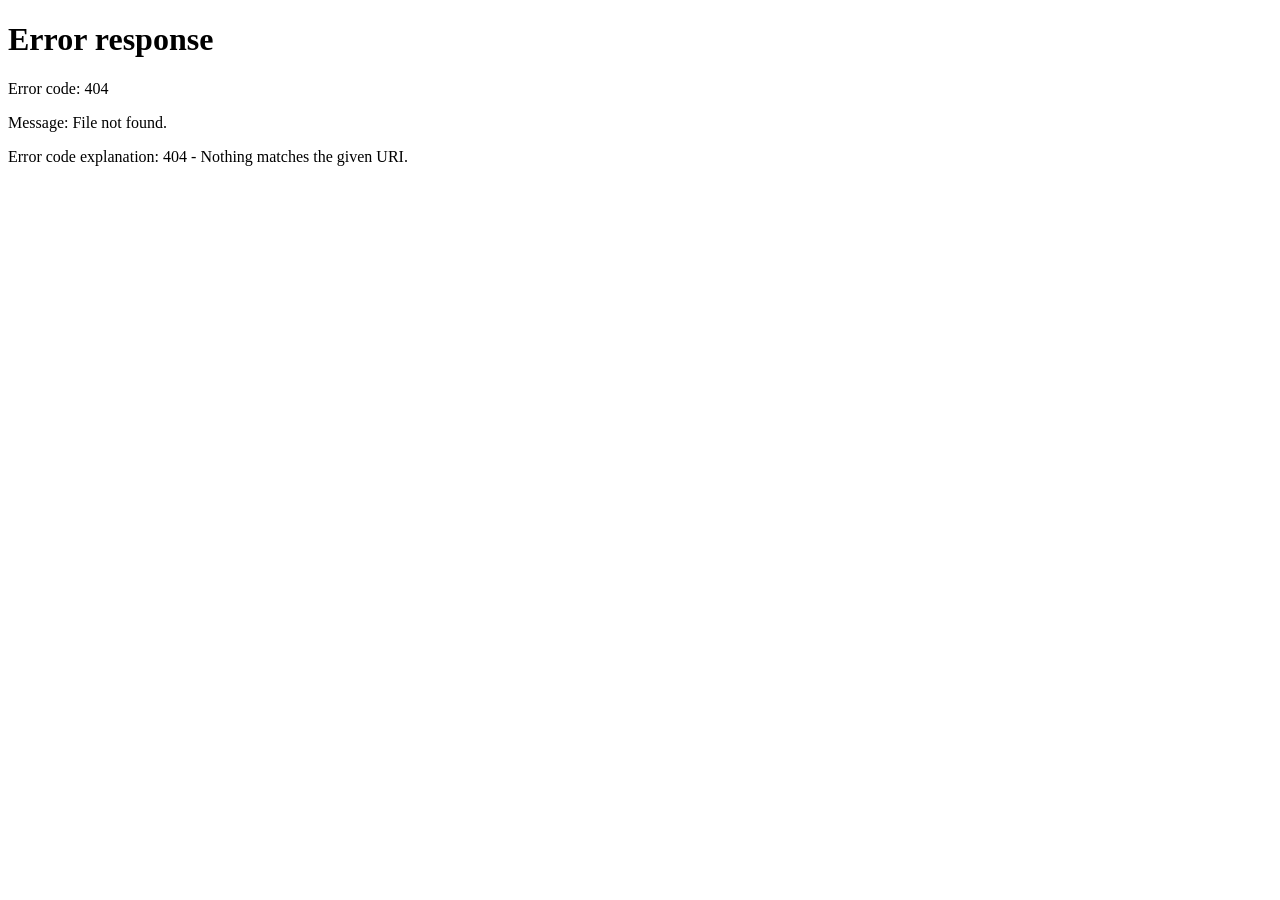
==== commit 85a4075d: "fix: use clean URLs to resolve Cloudflare Pages redirect loop" ====
--- a/index.html
+++ b/index.html
@@ -5,14 +5,14 @@
   <meta name="viewport" content="width=device-width, initial-scale=1" />
   <title>S3 Portal</title>
   <meta name="description" content="Redirecting to S3 Portal self-hosting documentation." />
-  <meta http-equiv="refresh" content="0; url=documentation/self-hosting.html" />
+  <meta http-equiv="refresh" content="0; url=/documentation/self-hosting" />
   <script>
     (function () {
-      window.location.replace('documentation/self-hosting.html');
+      window.location.replace('/documentation/self-hosting');
     })();
   </script>
 </head>
 <body>
-  <p>Redirecting to <a href="documentation/self-hosting.html">Self Hosting</a>...</p>
+  <p>Redirecting to <a href="/documentation/self-hosting">Self Hosting</a>...</p>
 </body>
 </html>
